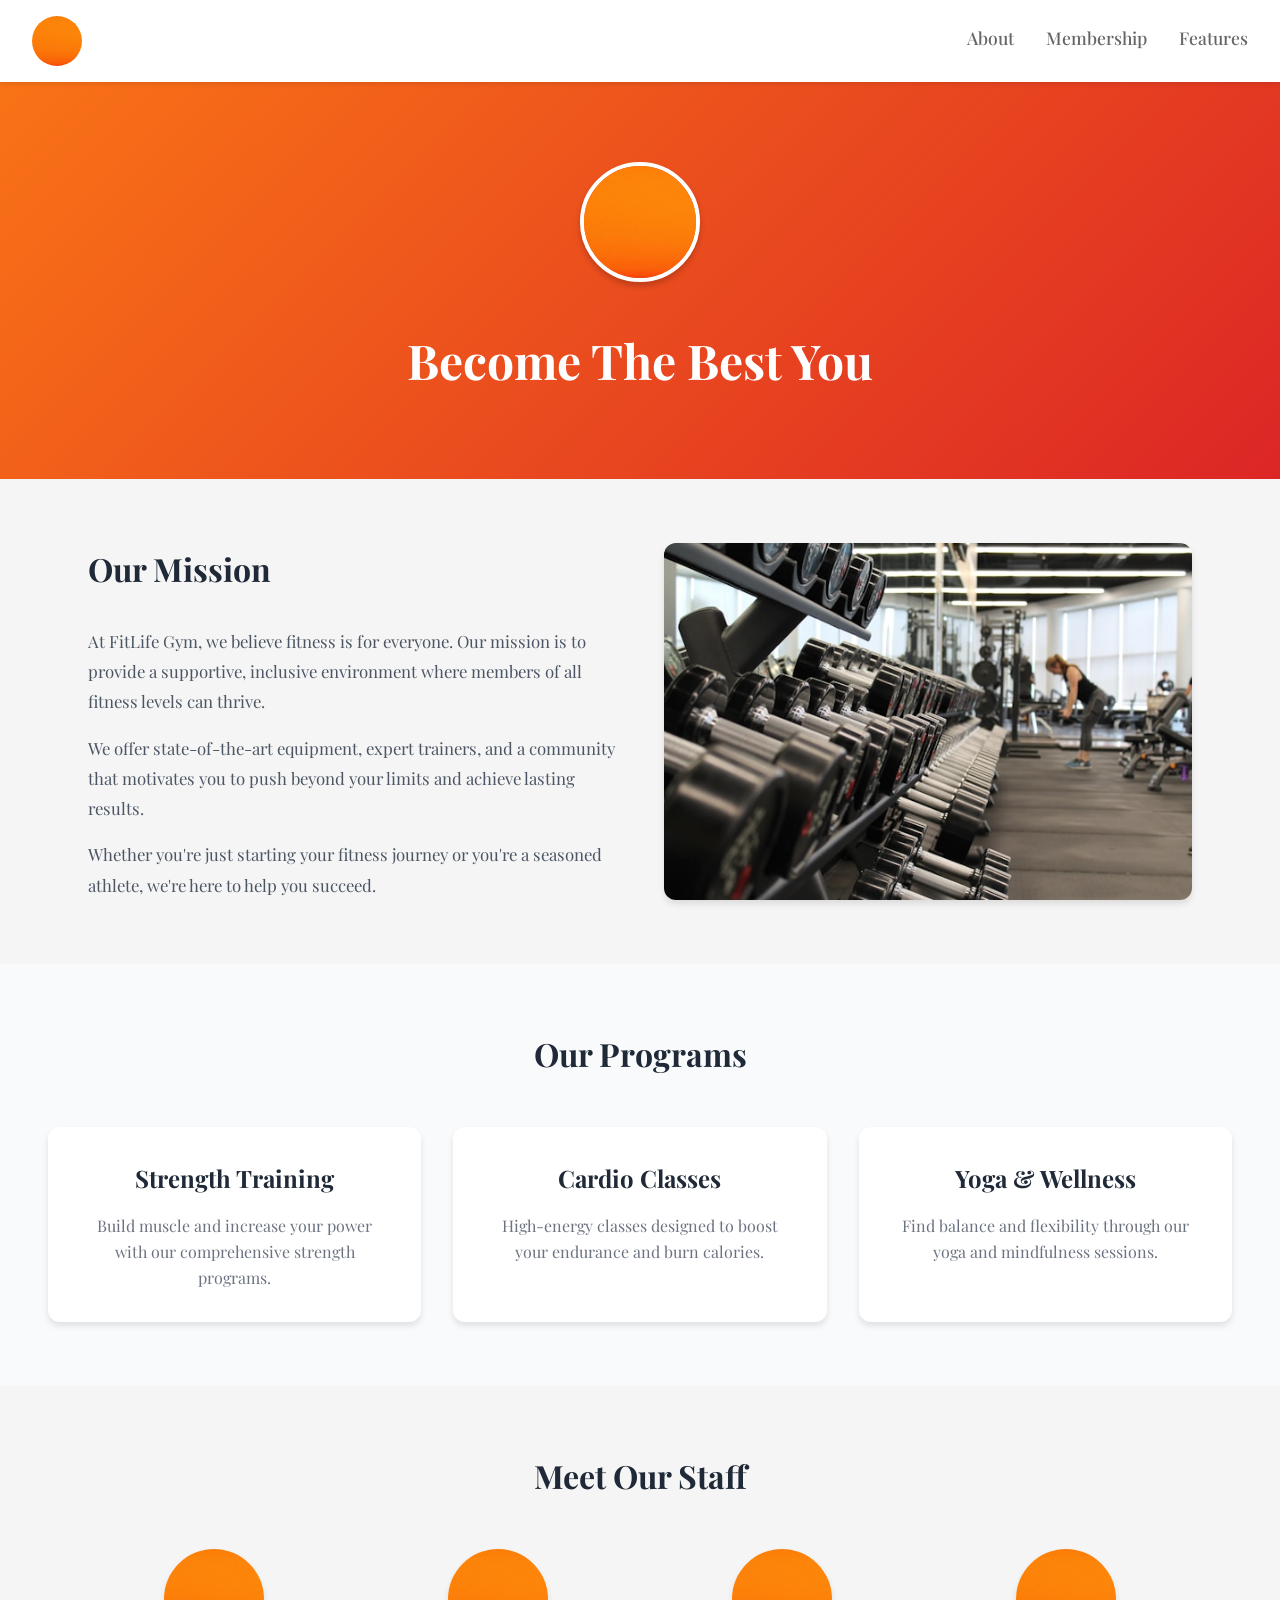
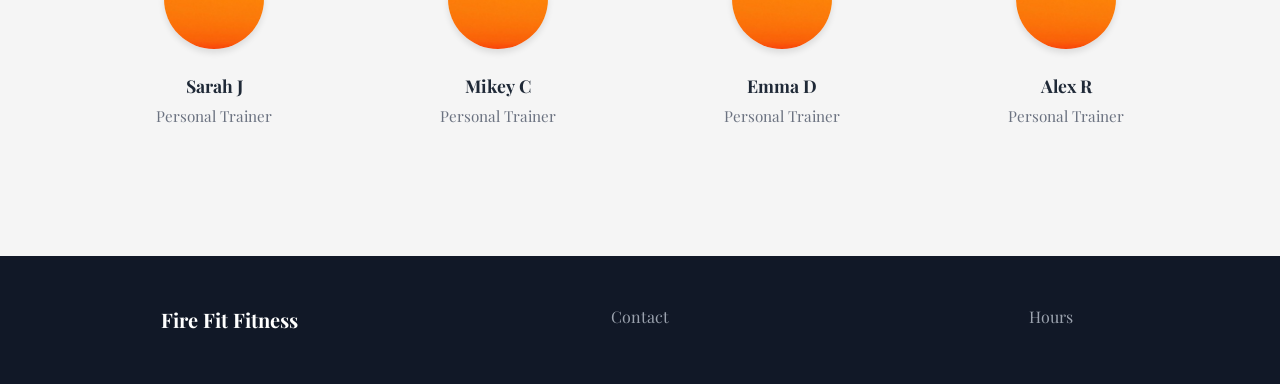
==== index.html @ 45b8def8 "Add files via upload" ====
<!DOCTYPE html>
<html lang="en">
    <head>
        <title>Fire Fit Fitness</title>
        <meta charset="UTF-8">
        <meta name="viewport" content="widith=device-width, inital-scale=1">
        <link rel="stylesheet" href="css/styles.css">
        <link rel="preconnect" href="https://fonts.googleapis.com">
        <link rel="preconnect" href="https://fonts.gstatic.com" crossorigin>
        <link href="https://fonts.googleapis.com/css2?family=Playfair+Display:ital,wght@0,400..900;1,400..900&display=swap" rel="stylesheet">
        <link rel="shortcut icon" href="images/RedOrangeLogo.jpg">
        <link rel="icon" type="image/png" sizes="64x64" href="images/RedOrangeLogo.jpg">
    </head>

    <body>
        <div class="container">
            <nav class="navbar">
                <img class="logo" src="images/RedOrangeLogo.jpg" alt="Fire Fitness">
                <div class="nav">
                    <a href="index.html">About</a>
                    <a href="registration.html">Membership</a>
                    <a href="interactive.html">Features</a>
            </nav>
        </div>

            <section class="hero">
                <img src="images/RedOrangeLogo.jpg">
                <div class="hero-heading">Become The Best You</div>
            </section>

            <section class="mission-section">
                <div class="mission-text">
                    <div class="mission-title">Our Mission</div>
                    <div class="text-line">At FitLife Gym, we believe fitness is for everyone. Our mission is to provide a supportive, inclusive environment where members of all fitness levels can thrive.</div>
                    <div class="text-line">We offer state-of-the-art equipment, expert trainers, and a community that motivates you to push beyond your limits and achieve lasting results.</div>
                    <div class="text-line">Whether you're just starting your fitness journey or you're a seasoned athlete, we're here to help you succeed.</div>    
                </div>
                <img class="MissionImg"src="images/GymArea.jpg">
            </section>

            <section class="programs-section">
                <div class="section-title">Our Programs</div>
                <div class="programs-grid">
                    
                    <div class="program-card">
                        <div class="program-title">Strength Training</div>
                        <div class="program-text">Build muscle and increase your power with our comprehensive strength programs.</div>
                    </div>

                    <div class="program-card">
                        <div class="program-title">Cardio Classes</div>
                        <div class="program-text">High-energy classes designed to boost your endurance and burn calories.</div>
                    </div>

                    <div class="program-card">
                        <div class="program-title">Yoga & Wellness</div>
                        <div class="program-text">Find balance and flexibility through our yoga and mindfulness sessions.</div>
                    </div>
                </div>
            </section>

            <section class="staff-section">
                <div class="section-title">Meet Our Staff</div>
                <div class="staff-grid">
                    <div class="staff-member">
                        <img src="images/RedOrangeLogo.jpg" alt="Sarah J">
                        <div class="staff-name">Sarah J</div>
                        <div class="staff-title">Personal Trainer</div>
                    </div>
                    <div class="staff-member">
                        <img src="images/RedOrangeLogo.jpg" alt="Sarah J">
                        <div class="staff-name">Mikey C</div>
                        <div class="staff-title">Personal Trainer</div>
                    </div>
                    <div class="staff-member">
                        <img src="images/RedOrangeLogo.jpg" alt="Sarah J">
                        <div class="staff-name">Emma D</div>
                        <div class="staff-title">Personal Trainer</div>
                    </div>
                    <div class="staff-member">
                        <img src="images/RedOrangeLogo.jpg" alt="Sarah J">
                        <div class="staff-name">Alex R</div>
                        <div class="staff-title">Personal Trainer</div>
                    </div>
                </div>
            </section>

            <footer class="footer">
                <div class="footer-grid">
                    <div class="footer-box">Fire Fit Fitness</div>
                    <div class="footer-box">Contact</div>
                    <div class="footer-box">Hours</div>
                </div>
            </footer>
        </div>
    </body>
</html>
---- css/styles.css ----
/* CSS Reset */
body, nav, div, img, section, footer, fieldset, legend, label, input, select, textarea, button, a {
    margin: 0;
    padding: 0;
    border: 0;
    box-sizing: border-box;
}

* {
    margin: 0;
    padding: 0;
    box-sizing: border-box;
}

body {
    font-family: 'Playfair Display', serif;
    background-color: #f5f5f5;
    color: #333;
    line-height: 1.6;
}

.container {
    max-width: 100%;
    margin: 0 auto;
    background-color: white;
}

/* Navigation */
.navbar {
    background-color: white;
    box-shadow: 0 2px 4px rgba(0, 0, 0, 0.1);
    padding: 1rem 2rem;
    display: flex;
    justify-content: space-between;
    align-items: center;
    position: sticky;
    top: 0;
    z-index: 1000;
}

.logo {
    height: 50px;
    width: 50px;
    border-radius: 50%;
    object-fit: cover;
}

.nav {
    display: flex;
    gap: 2rem;
}

.nav a {
    text-decoration: none;
    color: #666;
    font-weight: 500;
    font-size: 1.1rem;
    transition: color 0.3s ease;
    padding-bottom: 5px;
}

.nav a:hover {
    color: #ea580c;
    border-bottom: 2px solid #ea580c;
}

/* Hero Image */
.hero {
    background: linear-gradient(135deg, #f97316 0%, #dc2626 100%);
    color: white;
    text-align: center;
    padding: 5rem 2rem;
    display: flex;
    flex-direction: column;
    align-items: center;
    gap: 1.5rem;
}

.hero img {
    height: 120px;
    width: 120px;
    border-radius: 50%;
    object-fit: cover;
    border: 4px solid white;
    box-shadow: 0 4px 6px rgba(0, 0, 0, 0.2);
}

.hero-heading {
    font-size: 3rem;
    font-weight: bold;
    margin-top: 1rem;
}

/* Our Mission Section */
.mission-section {
    display: grid;
    grid-template-columns: 1fr 1fr;
    gap: 3rem;
    padding: 4rem 3rem;
    max-width: 1200px;
    margin: 0 auto;
}

.mission-text {
    display: flex;
    flex-direction: column;
    gap: 1rem;
}

.mission-title {
    font-size: 2rem;
    font-weight: bold;
    color: #1f2937;
    margin-bottom: 1rem;
}

.text-line {
    color: #4b5563;
    font-size: 1.05rem;
    line-height: 1.8;
}

.MissionImg {
    width: 100%;
    height: 100%;
    object-fit: cover;
    border-radius: 12px;
    box-shadow: 0 4px 6px rgba(0, 0, 0, 0.1);
}

/* Programs Section */
.programs-section {
    background-color: #f9fafb;
    padding: 4rem 3rem;
}

.section-title {
    font-size: 2rem;
    font-weight: bold;
    color: #1f2937;
    text-align: center;
    margin-bottom: 3rem;
}

.programs-grid {
    display: grid;
    grid-template-columns: repeat(3, 1fr);
    gap: 2rem;
    max-width: 1200px;
    margin: 0 auto;
}

.program-card {
    background-color: white;
    border-radius: 12px;
    padding: 2rem;
    text-align: center;
    box-shadow: 0 4px 6px rgba(0, 0, 0, 0.1);
    transition: transform 0.3s ease, box-shadow 0.3s ease;
}

.program-card:hover {
    transform: translateY(-5px);
    box-shadow: 0 10px 20px rgba(0, 0, 0, 0.15);
}

.program-title {
    font-size: 1.5rem;
    font-weight: bold;
    color: #1f2937;
    margin-bottom: 1rem;
}

.program-text {
    color: #6b7280;
    font-size: 1rem;
    line-height: 1.6;
}

/* Staff Section */
.staff-section {
    padding: 4rem 3rem;
    max-width: 1200px;
    margin: 0 auto;
}

.staff-grid {
    display: grid;
    grid-template-columns: repeat(4, 1fr);
    gap: 2rem;
}

.staff-member {
    text-align: center;
}

.staff-member img {
    width: 100px;
    height: 100px;
    border-radius: 50%;
    object-fit: cover;
    margin: 0 auto 1rem;
    box-shadow: 0 4px 6px rgba(0, 0, 0, 0.1);
}

.staff-name {
    font-weight: bold;
    color: #1f2937;
    margin-bottom: 0.25rem;
    font-size: 1.1rem;
}

.staff-title {
    color: #6b7280;
    font-size: 0.95rem;
}

/* Page Title for both Registration and Interactive (Before/After) Pages */
.page-title {
    background: linear-gradient(135deg, #f97316 0%, #dc2626 100%);
    color: white;
    text-align: center;
    padding: 4rem 2rem;
}

.title {
    font-size: 2.5rem;
    font-weight: bold;
    margin-bottom: 0.75rem;
}

.subtitle {
    font-size: 1.25rem;
    opacity: 0.95;
}

/* Form Styles for Registration Page */
.form-container {
    max-width: 800px;
    margin: 4rem auto;
    padding: 0 2rem;
}

.form-grid {
    background-color: white;
    border-radius: 12px;
    padding: 3rem;
    box-shadow: 0 10px 25px rgba(0, 0, 0, 0.1);
}

fieldset {
    border: none;
    padding: 0;
}

legend {
    font-size: 1.5rem;
    font-weight: bold;
    color: #1f2937;
    margin-bottom: 2rem;
}

label {
    display: block;
    font-weight: 600;
    color: #374151;
    margin-top: 1.5rem;
    margin-bottom: 0.5rem;
    font-size: 0.95rem;
}

input[type="text"],
input[type="email"],
input[type="tel"],
input[type="number"],
select,
textarea {
    width: 100%;
    padding: 0.75rem 1rem;
    border: 2px solid #d1d5db;
    border-radius: 8px;
    font-size: 1rem;
    font-family: 'Playfair Display', serif;
    transition: border-color 0.3s ease, box-shadow 0.3s ease;
}

input[type="text"]:focus,
input[type="email"]:focus,
input[type="tel"]:focus,
input[type="number"]:focus,
select:focus,
textarea:focus {
    outline: none;
    border-color: #f97316;
    box-shadow: 0 0 0 3px rgba(249, 115, 22, 0.1);
}

input[type="number"] {
    width: 150px;
}

textarea {
    resize: vertical;
    min-height: 120px;
}

/* Interactive Page Script Styles */
.feature-section {
    padding: 4rem 3rem;
    max-width: 1200px;
    margin: 0 auto;
}

.feature-title {
    font-size: 2rem;
    font-weight: bold;
    color: #1f2937;
    text-align: center;
    margin-bottom: 2rem;
}

.before-after-container {
    display: grid;
    grid-template-columns: 1fr 1fr;
    gap: 2rem;
    background-color: white;
    padding: 2rem;
    border-radius: 12px;
    box-shadow: 0 10px 25px rgba(0, 0, 0, 0.1);
}

.before-after-container img {
    width: 100%;
    height: 400px;
    object-fit: cover;
    border-radius: 8px;
}

/* Meal Generator */
.workout-display {
    background: linear-gradient(135deg, #ecfdf5 0%, #d1fae5 100%);
    border: 2px solid #10b981;
    border-radius: 12px;
    padding: 3rem;
    margin-bottom: 2rem;
    box-shadow: 0 4px 6px rgba(0, 0, 0, 0.1);
}

.workout-title {
    font-size: 1.5rem;
    font-weight: bold;
    text-align: center;
    color: #1f2937;
    margin-bottom: 1.5rem;
}

.meal-name {
    display: block;
    font-size: 1.75rem;
    font-weight: bold;
    color: #065f46;
    margin-bottom: 0.5rem;
}

.meal-meta {
    display: block;
    font-size: 1.1rem;
    color: #059669;
}

.generate-button {
    width: 100%;
    background: linear-gradient(135deg, #f97316 0%, #dc2626 100%);
    color: white;
    padding: 1.25rem 2rem;
    border-radius: 8px;
    font-size: 1.25rem;
    font-weight: bold;
    text-align: center;
    cursor: pointer;
    transition: transform 0.2s ease, box-shadow 0.2s ease;
    box-shadow: 0 4px 6px rgba(0, 0, 0, 0.1);
}

.generate-button:hover {
    transform: translateY(-2px);
    box-shadow: 0 6px 12px rgba(0, 0, 0, 0.15);
}

.generate-button:active {
    transform: translateY(0);
}

/* Footer */
.footer {
    background-color: #111827;
    color: white;
    padding: 3rem 2rem;
    margin-top: 4rem;
}

.footer-grid {
    display: grid;
    grid-template-columns: repeat(3, 1fr);
    gap: 2rem;
    max-width: 1200px;
    margin: 0 auto;
}

.footer-box {
    text-align: center;
}

.footer-box:first-child {
    font-size: 1.25rem;
    font-weight: bold;
}

.footer-box:not(:first-child) {
    color: #9ca3af;
}

/* Responsive Design */
@media (max-width: 768px) {
    .mission-section {
        grid-template-columns: 1fr;
    }

    .programs-grid {
        grid-template-columns: 1fr;
    }

    .staff-grid {
        grid-template-columns: repeat(2, 1fr);
    }

    .footer-grid {
        grid-template-columns: 1fr;
    }

    .before-after-container {
        grid-template-columns: 1fr;
    }

    .hero-heading {
        font-size: 2rem;
    }

    .title {
        font-size: 2rem;
    }
}

.form-actions {
    display: flex;
    gap: 1.5rem;
    margin-top: 2rem;
}

.form-actions button[type="submit"] {
    flex: 2;
    background: linear-gradient(135deg, #f97316 0%, #dc2626 100%);
    color: white;
    border: none;
    padding: 0.85rem 2rem;
    border-radius: 8px;
    font-size: 1.1rem;
    font-weight: bold;
    font-family: 'Playfair Display', serif;
    cursor: pointer;
    transition: transform 0.2s ease, box-shadow 0.2s ease;
    box-shadow: 0 4px 6px rgba(0, 0, 0, 0.1);
}

.form-actions button[type="submit"]:hover {
    transform: translateY(-2px);
    box-shadow: 0 6px 12px rgba(220, 38, 38, 0.2);
}

.form-actions button[type="submit"]:active {
    transform: translateY(0);
}

.form-actions button[type="button"] {
    flex: 1;
    background-color: transparent;
    color: #4b5563;
    border: 2px solid #d1d5db;
    padding: 0.85rem 1.5rem;
    border-radius: 8px;
    font-size: 1.1rem;
    font-weight: 600;
    font-family: 'Playfair Display', serif;
    cursor: pointer;
    transition: background-color 0.3s ease, border-color 0.3s ease, color 0.3s ease;
}

.form-actions button[type="button"]:hover {
    background-color: #f3f4f6;
    border-color: #9ca3af;
    color: #1f2937;
}
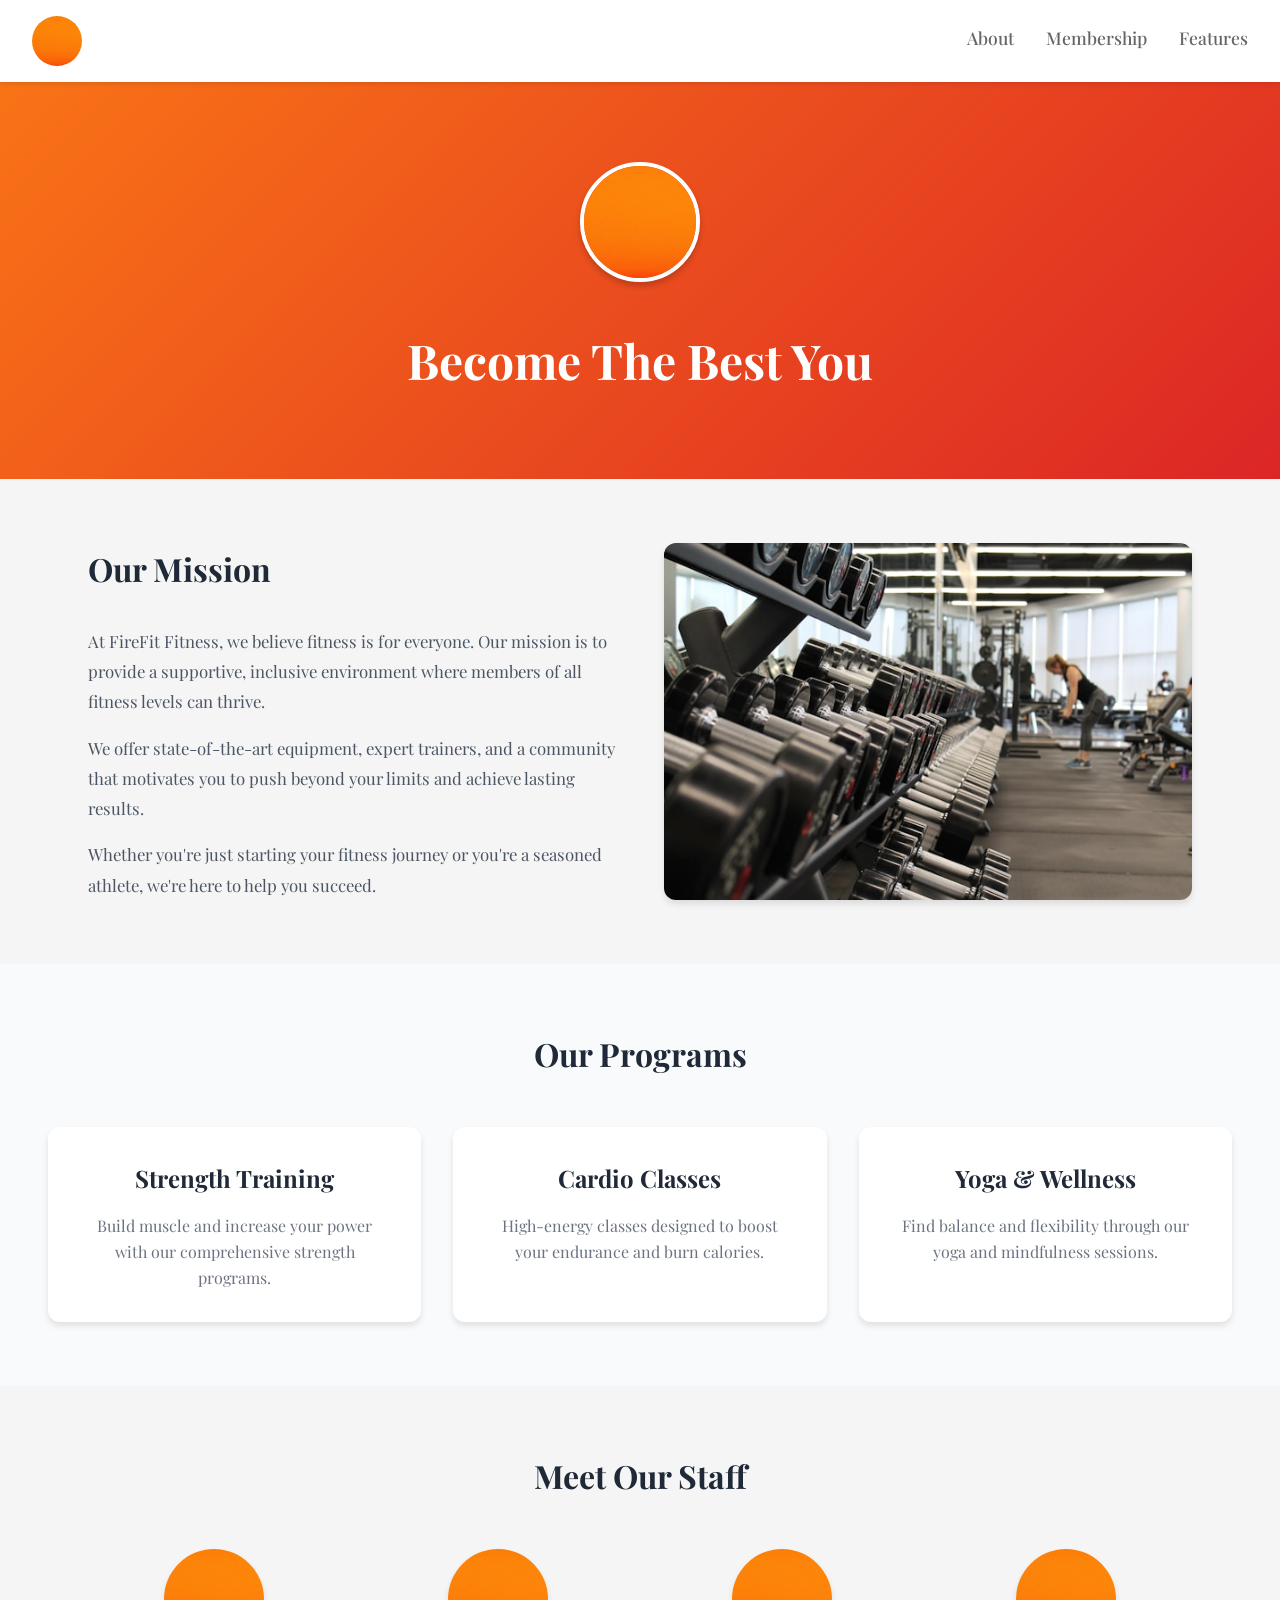
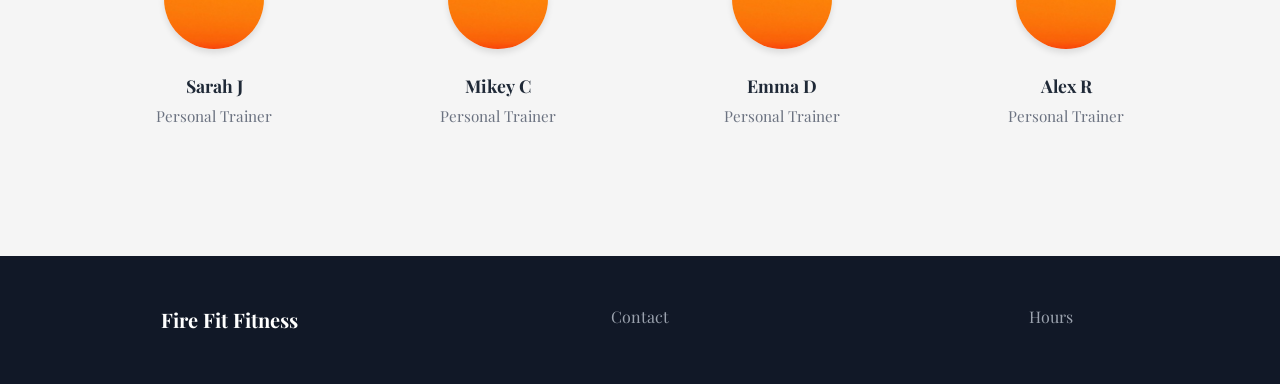
==== commit a433045f: "Add files via upload" ====
--- a/index.html
+++ b/index.html
@@ -3,13 +3,13 @@
     <head>
         <title>Fire Fit Fitness</title>
         <meta charset="UTF-8">
-        <meta name="viewport" content="widith=device-width, inital-scale=1">
+        <meta name="viewport" content="width=device-width, initial-scale=1">
         <link rel="stylesheet" href="css/styles.css">
         <link rel="preconnect" href="https://fonts.googleapis.com">
         <link rel="preconnect" href="https://fonts.gstatic.com" crossorigin>
         <link href="https://fonts.googleapis.com/css2?family=Playfair+Display:ital,wght@0,400..900;1,400..900&display=swap" rel="stylesheet">
         <link rel="shortcut icon" href="images/RedOrangeLogo.jpg">
-        <link rel="icon" type="image/png" sizes="64x64" href="images/RedOrangeLogo.jpg">
+        <link rel="icon" type="image/png" sizes="64x64" href="images/RedOrangeLogo.jpg" alt="Fire Fit Fitness">
     </head>
 
     <body>
@@ -31,7 +31,7 @@
             <section class="mission-section">
                 <div class="mission-text">
                     <div class="mission-title">Our Mission</div>
-                    <div class="text-line">At FitLife Gym, we believe fitness is for everyone. Our mission is to provide a supportive, inclusive environment where members of all fitness levels can thrive.</div>
+                    <div class="text-line">At FireFit Fitness, we believe fitness is for everyone. Our mission is to provide a supportive, inclusive environment where members of all fitness levels can thrive.</div>
                     <div class="text-line">We offer state-of-the-art equipment, expert trainers, and a community that motivates you to push beyond your limits and achieve lasting results.</div>
                     <div class="text-line">Whether you're just starting your fitness journey or you're a seasoned athlete, we're here to help you succeed.</div>    
                 </div>
@@ -68,17 +68,17 @@
                         <div class="staff-title">Personal Trainer</div>
                     </div>
                     <div class="staff-member">
-                        <img src="images/RedOrangeLogo.jpg" alt="Sarah J">
+                        <img src="images/RedOrangeLogo.jpg" alt="Mikey C">
                         <div class="staff-name">Mikey C</div>
                         <div class="staff-title">Personal Trainer</div>
                     </div>
                     <div class="staff-member">
-                        <img src="images/RedOrangeLogo.jpg" alt="Sarah J">
+                        <img src="images/RedOrangeLogo.jpg" alt="Emma D">
                         <div class="staff-name">Emma D</div>
                         <div class="staff-title">Personal Trainer</div>
                     </div>
                     <div class="staff-member">
-                        <img src="images/RedOrangeLogo.jpg" alt="Sarah J">
+                        <img src="images/RedOrangeLogo.jpg" alt="Alex R">
                         <div class="staff-name">Alex R</div>
                         <div class="staff-title">Personal Trainer</div>
                     </div>
@@ -92,6 +92,5 @@
                     <div class="footer-box">Hours</div>
                 </div>
             </footer>
-        </div>
     </body>
 </html>
